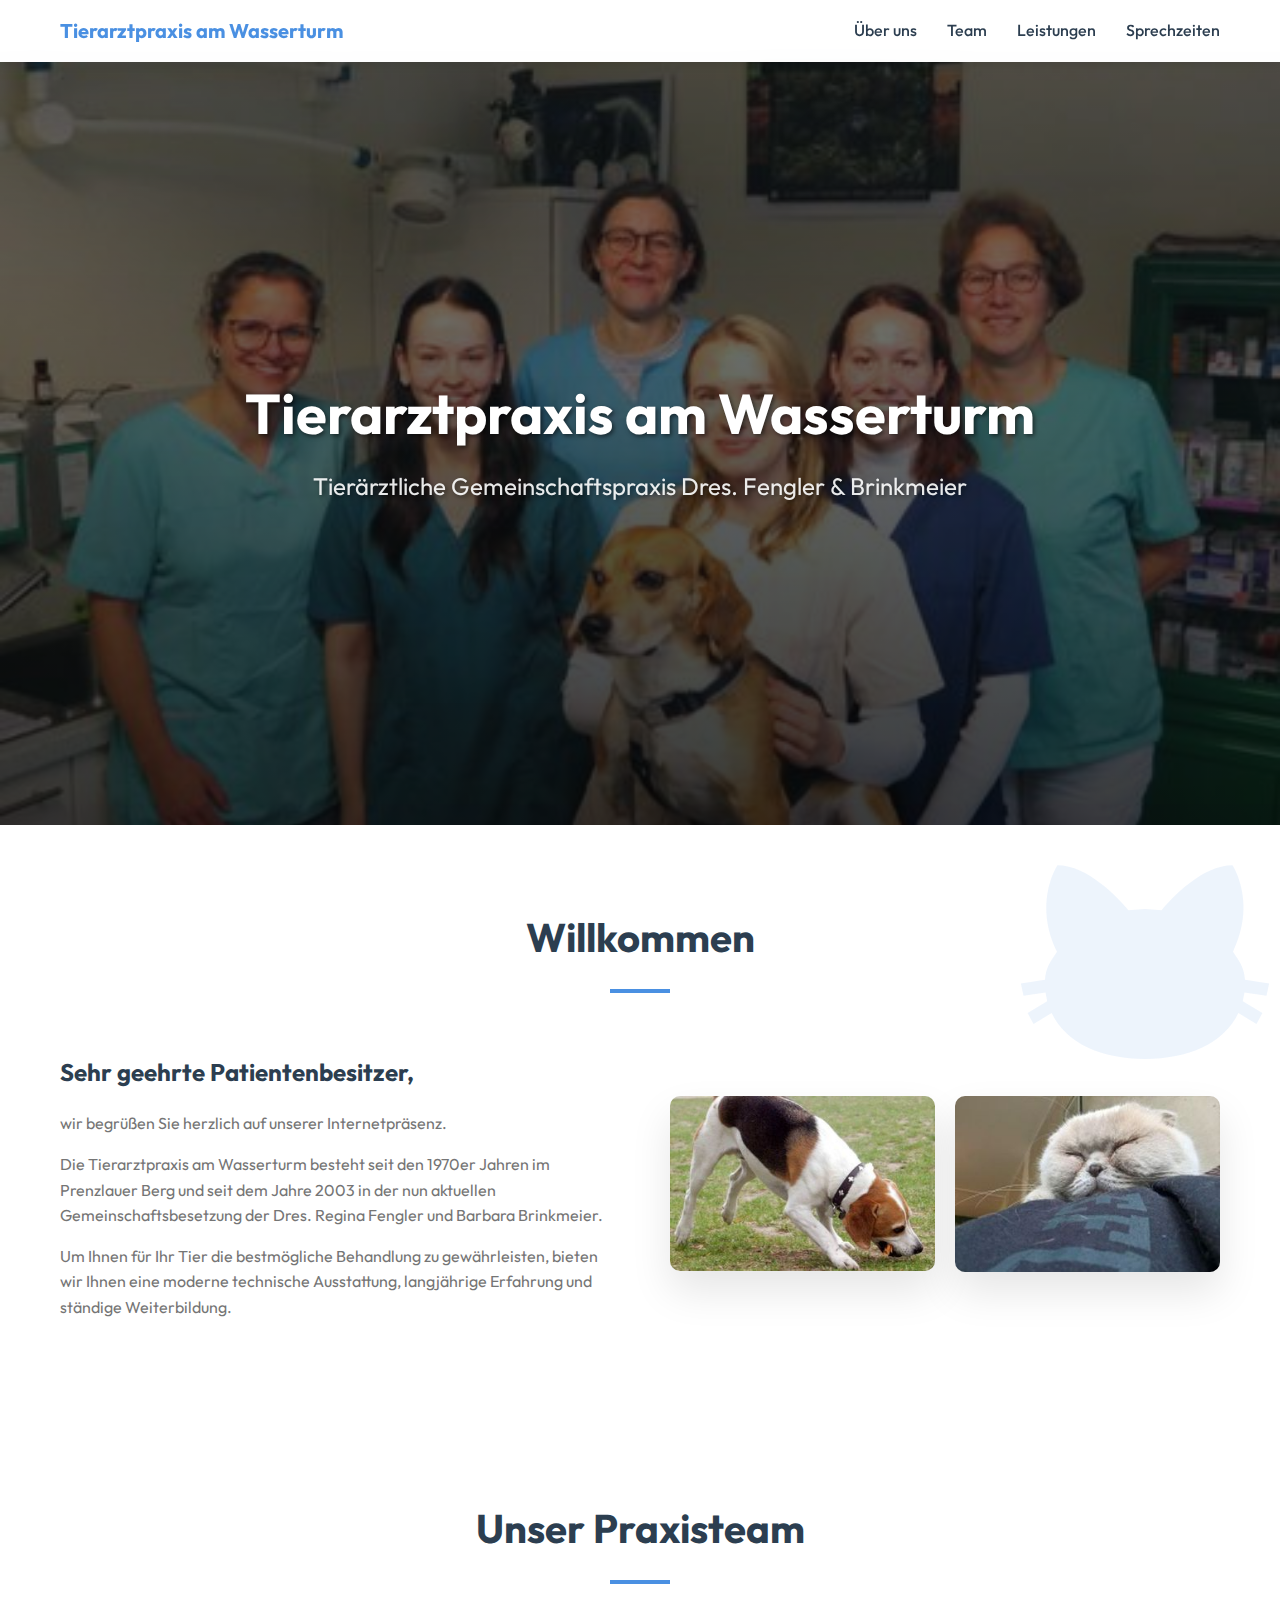
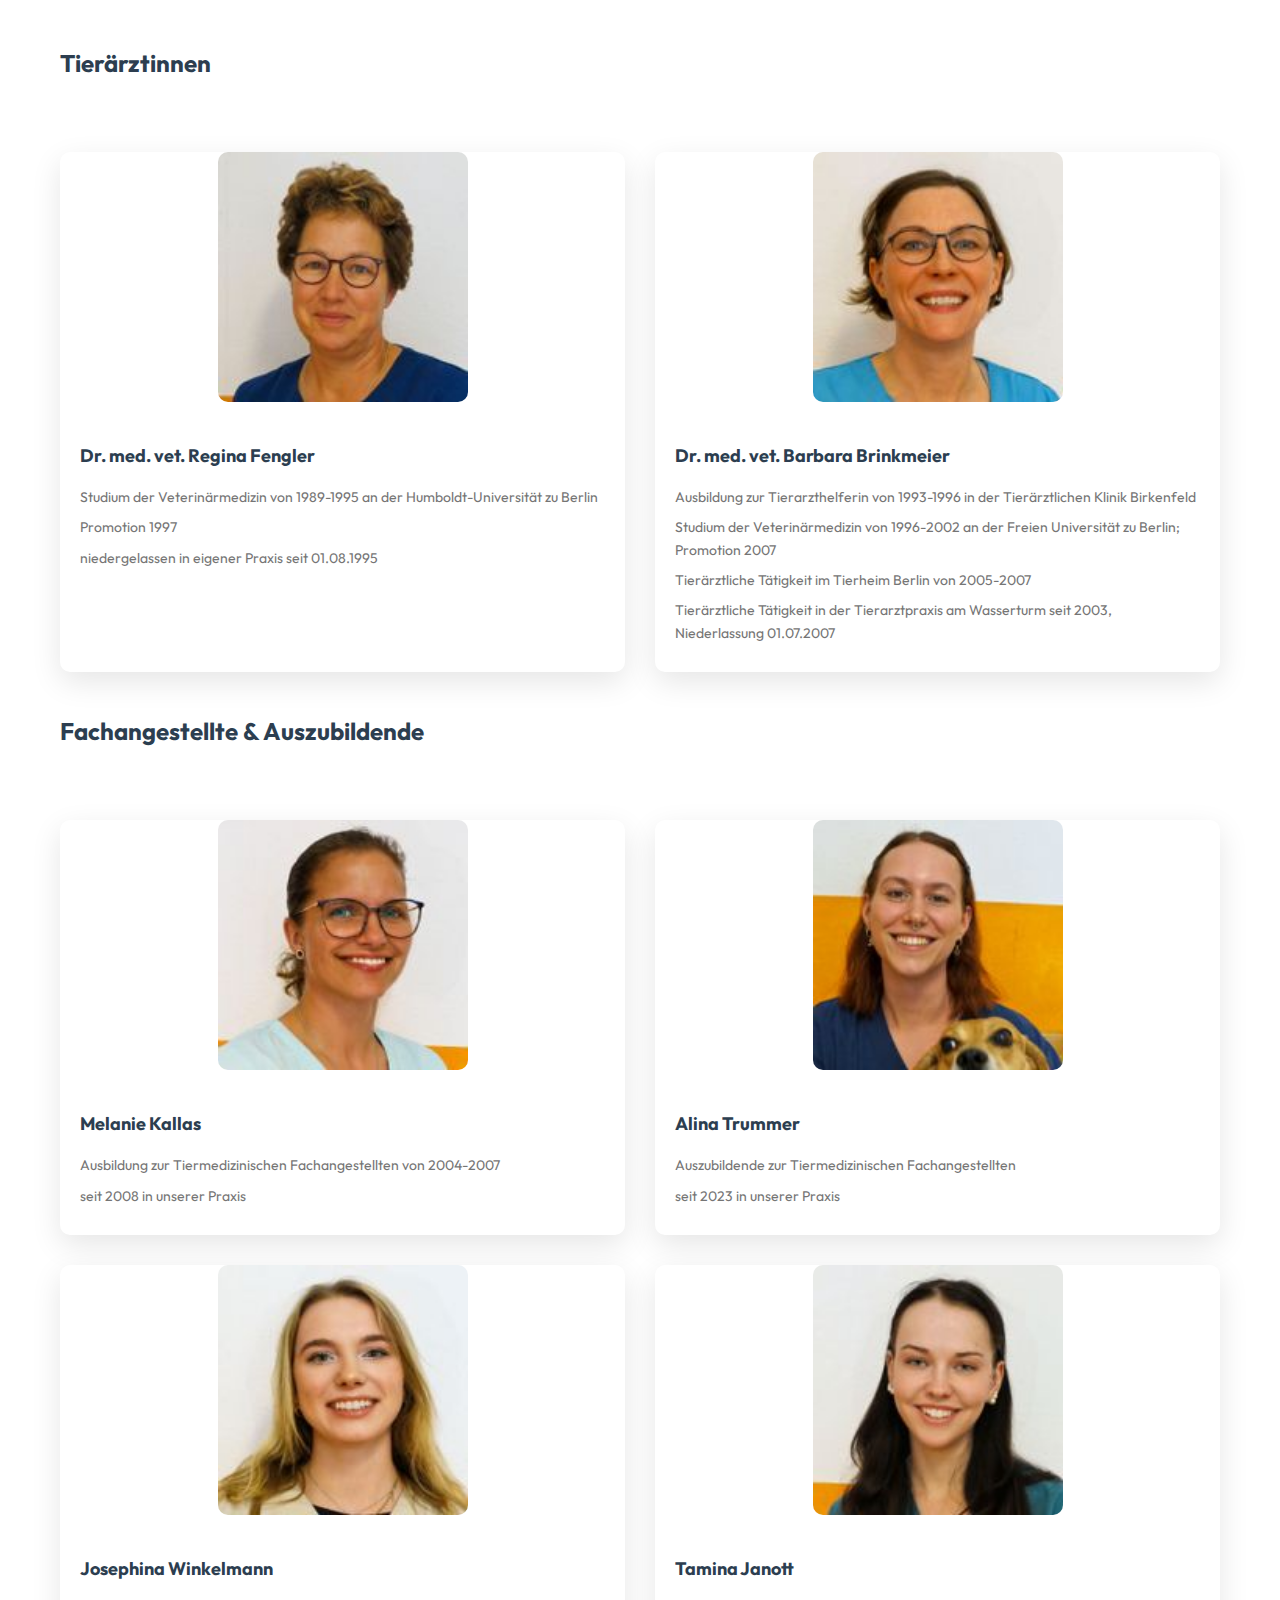
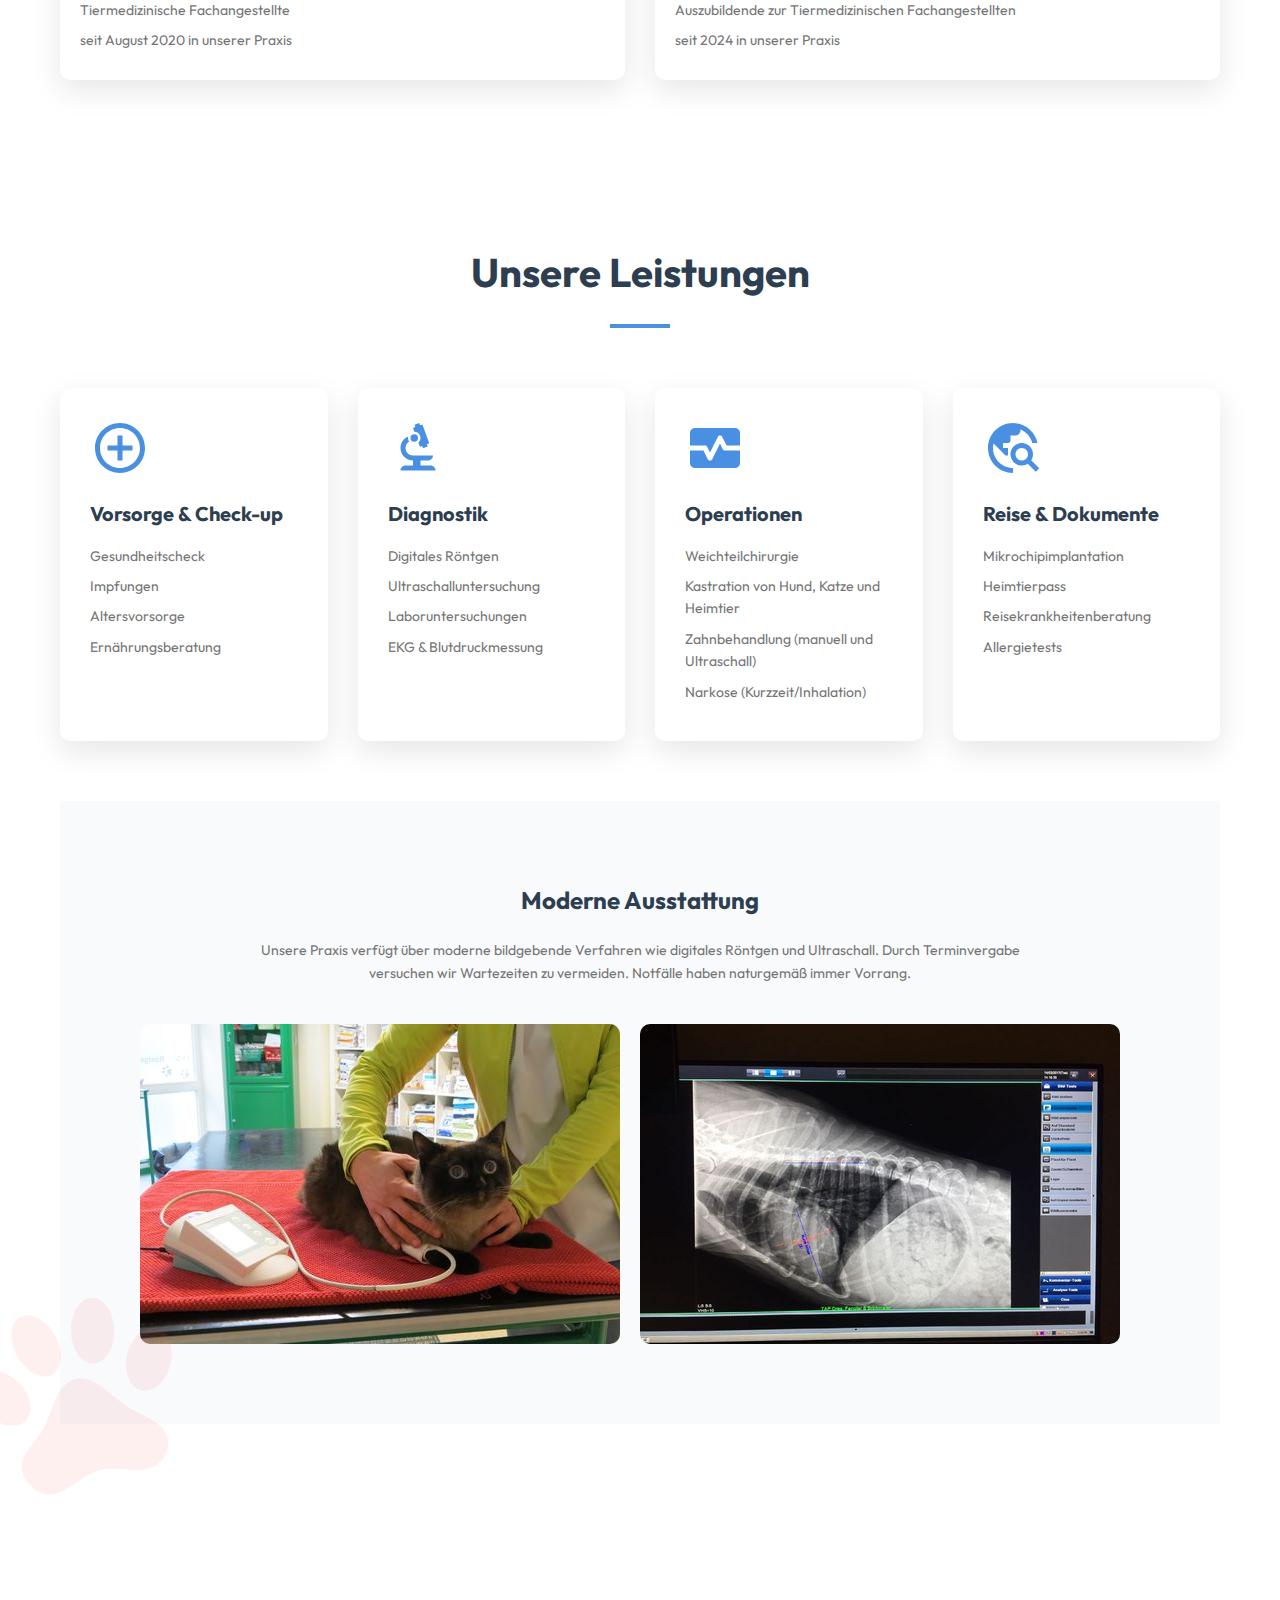
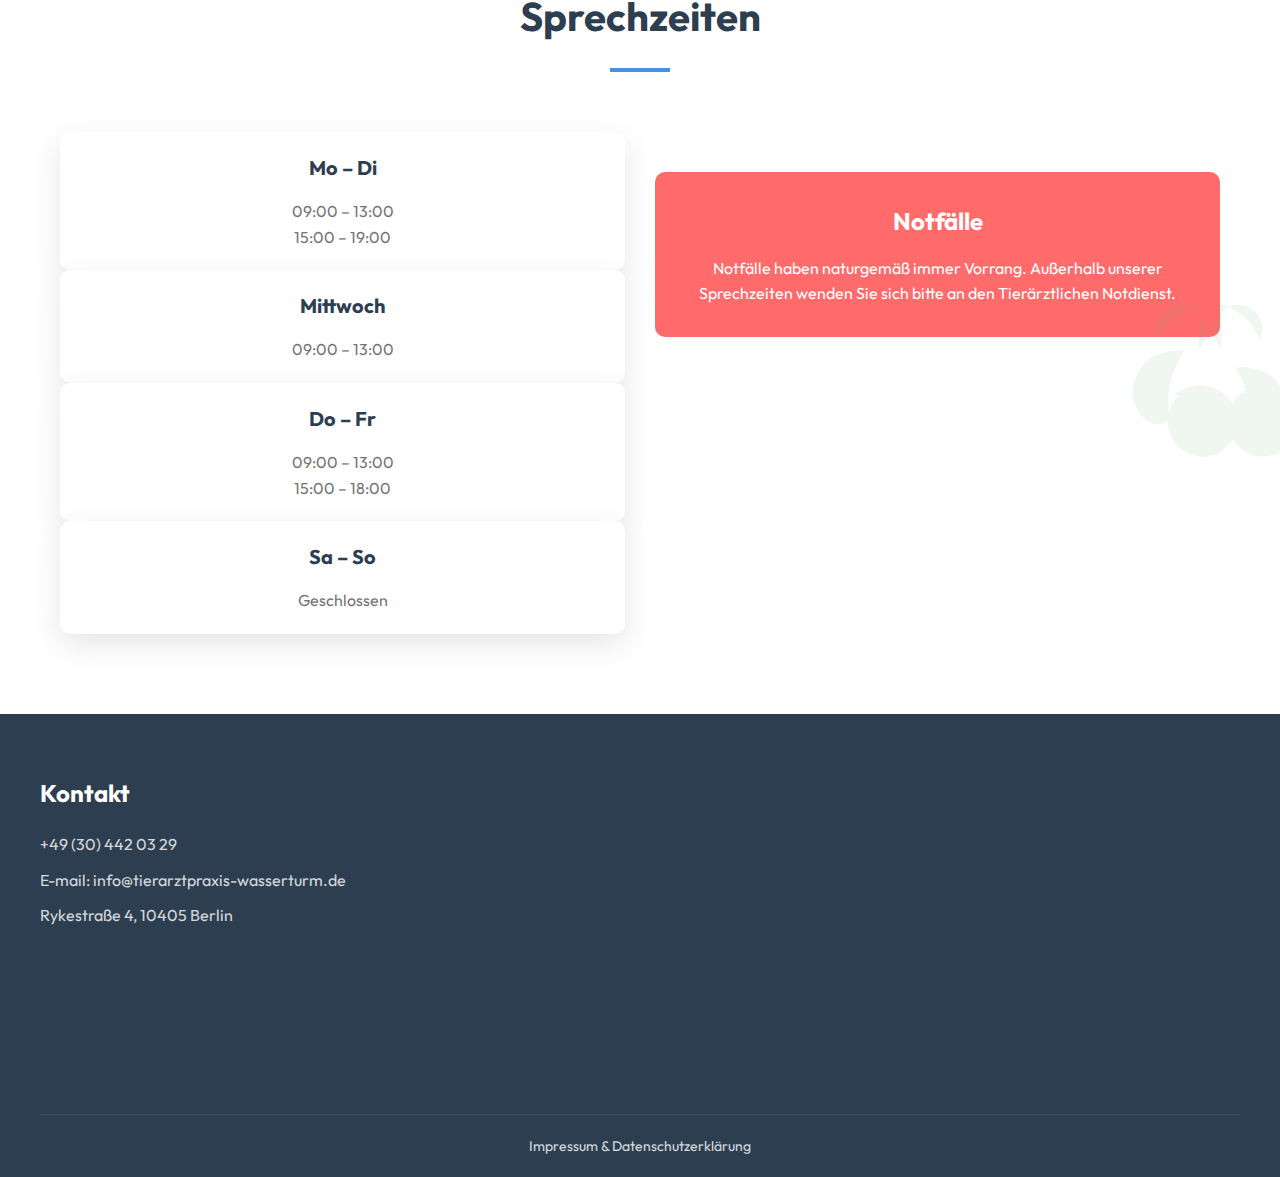
==== index.html @ c9dec033 "first commit" ====
<!DOCTYPE html>
<html lang="de">
<head>
    <meta charset="UTF-8">
    <meta name="viewport" content="width=device-width, initial-scale=1.0">
    <title>Tierarztpraxis am Wasserturm</title>
    <link rel="stylesheet" href="styles.css">
    <link href="https://fonts.googleapis.com/css2?family=Outfit:wght@300;400;500;600;700&display=swap" rel="stylesheet">
    
</head>
<body>
    <nav>
        <div class="nav-container">
            <a href="#" class="nav-logo">Tierarztpraxis am Wasserturm</a>
            <button class="hamburger" id="hamburger">☰</button>
            <ul class="nav-menu" id="nav-menu">
                <li><a href="#about">Über uns</a></li>
                <li><a href="#team">Team</a></li>
                <li><a href="#services">Leistungen</a></li>
                <li><a href="#hours">Sprechzeiten</a></li>
            </ul>
        </div>
    </nav>

    <header>
        <div class="header-content">
            <img src="./assets/team.jpg" alt="Happy pets at our practice" class="hero-image">
            <h1>Tierarztpraxis am Wasserturm</h1>
            <h2>Tierärztliche Gemeinschaftspraxis Dres. Fengler & Brinkmeier</h2>
        </div>
        <div class="circle-decorator"></div>
        <div class="shape-divider"></div>
    </header>

    <main>
        <section id="about" class="about-section">
            <div class="section-header">
                <h2>Willkommen</h2>
                <div class="accent-line"></div>
            </div>
            <div class="about-content">
                <div class="about-text">
                    <h3>Sehr geehrte Patientenbesitzer,</h3>
                    <p>wir begrüßen Sie herzlich auf unserer Internetpräsenz.</p>
                    <p>Die Tierarztpraxis am Wasserturm besteht seit den 1970er Jahren im Prenzlauer Berg und seit dem Jahre 2003 in der nun aktuellen Gemeinschaftsbesetzung der Dres. Regina Fengler und Barbara Brinkmeier.</p>
                    <p>Um Ihnen für Ihr Tier die bestmögliche Behandlung zu gewährleisten, bieten wir Ihnen eine moderne technische Ausstattung, langjährige Erfahrung und ständige Weiterbildung.</p>
                </div>
                <div class="about-image">
                    <img src="./assets/louie.jpg" alt="Praxiseinblick" class="floating-image">
                    <img src="./assets/chanel.jpg" alt="Praxiseinblick" class="floating-image">
                    <div class="image-decorator"></div>
                </div>
            </div>
        </section>

        <section id="team" class="team-section">
            <div class="section-header">
                <h2>Unser Praxisteam</h2>
                <!-- <div class="team-hero">
                    <img src="./assets/team.jpg" alt="Das gesamte Team der Tierarztpraxis am Wasserturm" />
                </div> -->
                <div class="accent-line"></div>
            </div>
            
            <div class="team-container">
                <h3 class="team-subheader">Tierärztinnen</h3>
                <div class="doctors">
                    <article class="team-member">
                        <div class="member-image-container">
                            <img src="./assets/regina.jpg" alt="Regina Fengler" class="team-photo">
                            <div class="member-overlay"></div>
                        </div>
                        <div class="member-info">
                            <h4>Dr. med. vet. Regina Fengler</h4>
                            <ul>
                                <li>Studium der Veterinärmedizin von 1989-1995 an der Humboldt-Universität zu Berlin</li>
                                <li>Promotion 1997</li>
                                <li>niedergelassen in eigener Praxis seit 01.08.1995</li>
                            </ul>
                        </div>
                    </article>
                    <article class="team-member">
                        <div class="member-image-container">
                            <img src="./assets/barbara.jpg" alt="Barbara Brinkmeier" class="team-photo">
                            <div class="member-overlay"></div>
                        </div>
                        <div class="member-info">
                            <h4>Dr. med. vet. Barbara Brinkmeier</h4>
                            <ul>
                                <li>Ausbildung zur Tierarzthelferin von 1993-1996 in der Tierärztlichen Klinik Birkenfeld</li>
                                <li>Studium der Veterinärmedizin von 1996-2002 an der Freien Universität zu Berlin; Promotion 2007</li>
                                <li>Tierärztliche Tätigkeit im Tierheim Berlin von 2005-2007</li>
                                <li>Tierärztliche Tätigkeit in der Tierarztpraxis am Wasserturm seit 2003, Niederlassung 01.07.2007</li>
                            </ul>
                        </div>
                    </article>
                </div>

                <h3 class="team-subheader">Fachangestellte & Auszubildende</h3>
                <div class="staff">
                    <article class="team-member">
                        <div class="member-image-container">
                            <img src="./assets/melanie.jpg" alt="Melanie Kallas" class="team-photo">
                            <div class="member-overlay"></div>
                        </div>
                        <div class="member-info">
                            <h4>Melanie Kallas</h4>
                            <ul>
                                <li>Ausbildung zur Tiermedizinischen Fachangestellten von 2004-2007</li>
                                <li>seit 2008 in unserer Praxis</li>
                            </ul>
                        </div>
                    </article>

                    <article class="team-member">
                        <div class="member-image-container">
                            <img src="./assets/alina.jpg" alt="Alina Trummer" class="team-photo">
                            <div class="member-overlay"></div>
                        </div>
                        <div class="member-info">
                            <h4>Alina Trummer</h4>
                            <ul>
                                <li>Auszubildende zur Tiermedizinischen Fachangestellten</li>
                                <li>seit 2023 in unserer Praxis</li>
                            </ul>
                        </div>
                    </article>

                    <article class="team-member">
                        <div class="member-image-container">
                            <img src="./assets/josephina.jpg" alt="Josephina Winkelmann" class="team-photo">
                            <div class="member-overlay"></div>
                        </div>
                        <div class="member-info">
                            <h4>Josephina Winkelmann</h4>
                            <ul>
                                <li>Tiermedizinische Fachangestellte</li>
                                <li>seit August 2020 in unserer Praxis</li>
                            </ul>
                        </div>
                    </article>

                    <article class="team-member">
                        <div class="member-image-container">
                            <img src="./assets/tamina.jpg" alt="Tamina Janott" class="team-photo">
                            <div class="member-overlay"></div>
                        </div>
                        <div class="member-info">
                            <h4>Tamina Janott</h4>
                            <ul>
                                <li>Auszubildende zur Tiermedizinischen Fachangestellten</li>
                                <li>seit 2024 in unserer Praxis</li>
                            </ul>
                        </div>
                    </article>
                </div>
            </div>
        </section>

        <section id="services" class="services-section">
            <div class="section-header">
                <h2>Unsere Leistungen</h2>
                <div class="accent-line"></div>
            </div>
            
            <div class="services-grid">
                <article class="service-card">
                    <div class="service-icon">
                        <svg viewBox="0 0 24 24" class="icon-health">
                            <path d="M12 2C6.48 2 2 6.48 2 12s4.48 10 10 10 10-4.48 10-10S17.52 2 12 2zm0 18c-4.41 0-8-3.59-8-8s3.59-8 8-8 8 3.59 8 8-3.59 8-8 8zm1-13h-2v4H7v2h4v4h2v-4h4v-2h-4z" fill="currentColor"/>
                        </svg>
                    </div>
                    <h3>Vorsorge & Check-up</h3>
                    <ul>
                        <li>Gesundheitscheck</li>
                        <li>Impfungen</li>
                        <li>Altersvorsorge</li>
                        <li>Ernährungsberatung</li>
                    </ul>
                </article>
        
                <article class="service-card">
                    <div class="service-icon">
                        <svg viewBox="0 0 24 24" class="icon-diagnostic">
                            <path d="M7,19c-1.1,0-2,0.9-2,2h14c0-1.1-0.9-2-2-2h-4v-2h3c1.1,0,2-0.9,2-2h-8c-1.66,0-3-1.34-3-3c0-1.09,0.59-2.04,1.46-2.56 C8.17,9.03,8,8.54,8,8c0-0.21,0.04-0.42,0.09-0.62C6.28,8.13,5,9.92,5,12c0,2.76,2.24,5,5,5v2H7z" fill="currentColor"/>
                            <path d="M10.56,5.51C11.91,5.54,13,6.64,13,8c0,0.75-0.33,1.41-0.85,1.87l0.59,1.62l0.94-0.34l0.34,0.94l1.88-0.68l-0.34-0.94 l0.94-0.34L13.76,2.6l-0.94,0.34L12.48,2L10.6,2.68l0.34,0.94L10,3.97L10.56,5.51z" fill="currentColor"/>
                            <circle cx="10.5" cy="8" r="1.5" fill="currentColor"/>
                        </svg>
                    </div>
                    
                    <h3>Diagnostik</h3>
                    <ul>
                        <li>Digitales Röntgen</li>
                        <li>Ultraschalluntersuchung</li>
                        <li>Laboruntersuchungen</li>
                        <li>EKG & Blutdruckmessung</li>
                    </ul>
                </article>
        
                <article class="service-card">
                    <div class="service-icon">
                        <svg viewBox="0 0 24 24" class="icon-custom">
                            <path d="M15.11,12.45L14,10.24l-3.11,6.21C10.73,16.79,10.38,17,10,17s-0.73-0.21-0.89-0.55L7.38,13H2v5c0,1.1,0.9,2,2,2h16 
                            c1.1,0,2-0.9,2-2v-5h-6C15.62,13,15.27,12.79,15.11,12.45z" fill="currentColor"/>
                            <path d="M20,4H4C2.9,4,2,4.9,2,6v5h6c0.38,0,0.73,0.21,0.89,0.55L10,13.76l3.11-6.21c0.34-0.68,1.45-0.68,1.79,0L16.62,11H22V6 
                            C22,4.9,21.1,4,20,4z" fill="currentColor"/>
                        </svg>
                        
                        
                    </div>
                    <h3>Operationen</h3>
                    <ul>
                        <li>Weichteilchirurgie</li>
                        <li>Kastration von Hund, Katze und Heimtier</li>
                        <li>Zahnbehandlung (manuell und Ultraschall)</li>
                        <li>Narkose (Kurzzeit/Inhalation)</li>
                    </ul>
                </article>
        
                <article class="service-card">
                    <div class="service-icon">
                        <svg viewBox="0 0 24 24" class="icon-travel">
                            <path d="M19.3,16.9c0.4-0.7,0.7-1.5,0.7-2.4c0-2.5-2-4.5-4.5-4.5S11,12,11,14.5s2,4.5,4.5,4.5c0.9,0,1.7-0.3,2.4-0.7l3.2,3.2 l1.4-1.4L19.3,16.9z M15.5,17c-1.4,0-2.5-1.1-2.5-2.5s1.1-2.5,2.5-2.5s2.5,1.1,2.5,2.5S16.9,17,15.5,17z" fill="currentColor"/>
                            <path d="M12,20v2 C6.48,22,2,17.52,2,12C2,6.48,6.48,2,12,2c4.84,0,8.87,3.44,9.8,8h-2.07c-0.64-2.46-2.4-4.47-4.73-5.41V5c0,1.1-0.9,2-2,2h-2v2 c0,0.55-0.45,1-1,1H8v2h2v3H9l-4.79-4.79C4.08,10.79,4,11.38,4,12C4,16.41,7.59,20,12,20z" fill="currentColor"/>
                        </svg>
                        
                    </div>
                    <h3>Reise & Dokumente</h3>
                    <ul>
                        <li>Mikrochipimplantation</li>
                        <li>Heimtierpass</li>
                        <li>Reisekrankheitenberatung</li>
                        <li>Allergietests</li>
                    </ul>
                </article>
            </div>
        
            <div class="services-highlight">
                <div class="highlight-content">
                    <h3 class="section-header">Moderne Ausstattung</h3>
                    <p>Unsere Praxis verfügt über moderne bildgebende Verfahren wie digitales Röntgen und Ultraschall. Durch Terminvergabe versuchen wir Wartezeiten zu vermeiden. Notfälle haben naturgemäß immer Vorrang.</p>
                </div>
                <div class="highlight-images">
                    <img src="./assets/blood-pressure.jpg" alt="Behandlungsraum" class="highlight-image">
                    <img src="./assets/xray.jpg" alt="Röntgengerät" class="highlight-image">
                    <div class="image-decorator"></div>
                </div>
            </div>
        </section>

        <section id="hours" class="hours-section">
            <div class="section-header">
                <h2>Sprechzeiten</h2>
                <div class="accent-line"></div>
            </div>
            
            <div class="hours-container">
                <div class="hours">
                    <div class="hours-item">
                        <h3>Mo – Di</h3>
                        <ul>
                            <li>09:00 – 13:00</li>
                            <li>15:00 – 19:00</li>
                        </ul>
                    </div>
    
                    <div class="hours-item">
                        <h3>Mittwoch</h3>
                        <ul>
                            <li>09:00 – 13:00</li>
                        </ul>
                    </div>
    
                    <div class="hours-item">
                        <h3>Do – Fr</h3>
                        <ul>
                            <li>09:00 – 13:00</li>
                            <li>15:00 – 18:00</li>
                        </ul>
                    </div>
    
                    <div class="hours-item">
                        <h3>Sa – So</h3>
                        <ul>
                            <li>Geschlossen</li>
                        </ul>
                </div>
            </div>
            <div class="emergency-info">
                <div class="info-card">
                    <h3>Notfälle</h3>
                    <p>Notfälle haben naturgemäß immer Vorrang. Außerhalb unserer Sprechzeiten wenden Sie sich bitte an den Tierärztlichen Notdienst.</p>
                </div>
            </div>
        </section>

        <footer>
            <div class="footer-content">
                <div class="contact">
                    <h3>Kontakt</h3>
                    <p class="phone-number"><a href="tel:+4930442032">+49 (30) 442 03 29</a></p>
                    <p>E-mail: info@tierarztpraxis-wasserturm.de</p>
                    <p>Rykestraße 4, 10405 Berlin</p>
                </div>
                
                <div class="map-container">
                    <iframe src="https://www.google.com/maps/embed?pb=!1m18!1m12!1m3!1d2426.9122487284226!2d13.417204677035201!3d52.53502183511669!2m3!1f0!2f0!3f0!3m2!1i1024!2i768!4f13.1!3m3!1m2!1s0x47a84e03eecc4ffd%3A0x3927dc6be43347f!2sRykestra%C3%9Fe%204%2C%2010405%20Berlin!5e0!3m2!1sen!2sde!4v1738682152008!5m2!1sen!2sde" allowfullscreen="" loading="lazy" referrerpolicy="no-referrer-when-downgrade"></iframe>
                </div>
            </div>
            
            <div class="footer-bottom">
                <p><a href="imprint-privacy.html">Impressum & Datenschutzerklärung</a></p>
            </div>
        </footer>
    </main>
    <button id="scrollTop" class="scroll-top" aria-label="Scroll to top">↑</button>
<script src="script.js"></script>
</body>
</html>
---- styles.css ----
/* Base Styles & CSS Reset */
* {
    margin: 0;
    padding: 0;
    box-sizing: border-box;
}

html {
    font-size: 10px;
    scroll-behavior: smooth;
}

body {
    font-family: 'Outfit', sans-serif;
    line-height: 1.6;
    color: #333;
    overflow-x: hidden;
}

section {
    position: relative;
}

/* Variables */
:root {
    --primary: #4A90E2;
    --secondary: #67B26F;
    --accent: #FF6B6B;
    --text-dark: #2C3E50;
    --text-light: #757575;
    --background: #F8FAFC;
    --white: #FFFFFF;
}

/* Navigation */
nav {
    position: fixed;
    width: 100%;
    top: 0;
    z-index: 1000;
    background: rgba(255, 255, 255, 0.95);
    backdrop-filter: blur(10px);
    box-shadow: 0 2px 10px rgba(0, 0, 0, 0.1);
}

.nav-container {
    max-width: 120rem;
    margin: 0 auto;
    padding: 1.5rem 2rem;
    display: flex;
    justify-content: space-between;
    align-items: center;
}

.nav-logo {
    font-size: 2rem;
    font-weight: 700;
    color: var(--primary);
    text-decoration: none;
    transition: color 0.3s ease;
}

.nav-menu {
    display: flex;
    gap: 3rem;
    list-style: none;
}

.nav-menu a {
    font-size: 1.6rem;
    text-decoration: none;
    color: var(--text-dark);
    font-weight: 500;
    transition: color 0.3s ease;
    position: relative;
    padding-bottom: 0.3rem;
}

.nav-menu a::after {
    content: '';
    position: absolute;
    width: 0;
    height: 0.2rem;
    bottom: 0;
    left: 0;
    background-color: var(--accent);
    transition: width 0.3s ease;
}

.nav-menu a:hover {
    color: var(--accent);  
}

.nav-menu a:hover::after {
    width: 100%;
}

/* Header/Hero Section */
header {
    height: 85vh;
    position: relative;
    overflow: hidden;
    margin-top: 6rem;
    background: var(--text-dark);
}

.header-content {
    position: relative;
    width: 100%;
    height: 100%;
    color: var(--white);
    z-index: 2;
    display: flex;
    flex-direction: column;
    justify-content: center;
    align-items: center;
    text-align: center;
}

.hero-image {
    position: absolute;
    top: 0;
    left: 0;
    width: 100%;
    height: 100%;
    object-fit: cover;
    opacity: 0.7;
    z-index: 1;
}

.header-content h1,
.header-content h2 {
    position: relative;
    z-index: 3;
    max-width: 120rem;
    margin: 0 auto;
    text-shadow: 2px 2px 4px rgba(0, 0, 0, 0.5);
    padding: 0 2rem;
}

.header-content::after {
    content: '';
    position: absolute;
    top: 0;
    left: 0;
    width: 100%;
    height: 100%;
    background: linear-gradient(to bottom, 
        rgba(0, 0, 0, 0.3) 0%,
        rgba(0, 0, 0, 0.5) 50%,
        rgba(0, 0, 0, 0.7) 100%
    );
    z-index: 2;
}

.header-content h1 {
    font-size: 5.6rem;
    font-weight: 700;
    margin-bottom: 2rem;
    line-height: 1.2;
}

.header-content h2 {
    font-size: 2.4rem;
    font-weight: 400;
    opacity: 0.9;
}

/* .circle-decorator {
    position: absolute;
    width: 50rem;
    height: 50rem;
    background: rgba(255, 255, 255, 0.1);
    border-radius: 50%;
    top: -20rem;
    right: -10rem;
    z-index: 1;
} */

/* .shape-divider {
    position: absolute;
    bottom: 0;
    width: 100%;
    height: 15rem;
    background: var(--white);
    clip-path: polygon(0 100%, 100% 100%, 100% 0);
} */

/* Section Styles */
section {
    padding: 8rem 2rem;
    max-width: 120rem;
    margin: 0 auto;
}

.section-header {
    text-align: center;
    margin-bottom: 6rem;
}

.section-header h2 {
    font-size: 4rem;
    color: var(--text-dark);
    margin-bottom: 2rem;
}

.accent-line {
    width: 6rem;
    height: 0.4rem;
    background: var(--primary);
    margin: 0 auto;
}

/* About Section */
.about-content {
    display: grid;
    grid-template-columns: 1fr 1fr;
    gap: 6rem;
    align-items: center;
}

.about-text h3 {
    font-size: 2.4rem;
    color: var(--text-dark);
    margin-bottom: 2rem;
}

.about-text p {
    font-size: 1.6rem;
    color: var(--text-light);
    margin-bottom: 1.5rem;
}

.about-image {
    position: relative;
    display: grid;
    grid-template-columns: repeat(2, 1fr);
    gap: 2rem;
}

.floating-image {
    width: 100%;
    border-radius: 1rem;
    box-shadow: 0 20px 40px rgba(0, 0, 0, 0.1);
    transition: transform 0.3s ease;
}

.floating-image:hover {
    transform: translateY(-1rem);
}

/* Team Section */
.team-hero {
    margin-bottom: 4rem;
}

.team-container {
    display: grid;
    gap: 4rem;
}

.team-subheader {
    font-size: 2.4rem;
    color: var(--text-dark);
    margin-bottom: 3rem;
}

.doctors {
    display: grid;
    grid-template-columns: repeat(auto-fit, minmax(30rem, 1fr));
    gap: 3rem;
}

.staff {
    display: grid;
    grid-template-columns: repeat(2, 1fr);
    gap: 3rem;
}

.team-member {
    background: var(--white);
    border-radius: 1rem;
    overflow: hidden;
    box-shadow: 0 10px 30px rgba(0, 0, 0, 0.1);
    transition: transform 0.3s ease;
}

.team-member:hover {
    transform: translateY(-0.5rem);
}

.member-image-container {
    width: 25rem;
    height: 25rem;
    margin: 0 auto 2rem;
    overflow: hidden;
    border-radius: 1rem;
}

.team-photo {
    width: 100%;
    height: 100%;
    object-fit: cover;
    transition: transform 0.3s ease;
}

.team-photo:hover {
    transform: scale(1.05);
}

.member-info {
    padding: 2rem;
}

.member-info h4 {
    font-size: 1.8rem;
    color: var(--text-dark);
    margin-bottom: 1.5rem;
}

.member-info ul {
    list-style: none;
    font-size: 1.4rem;
    color: var(--text-light);
}

.member-info li {
    margin-bottom: 0.8rem;
}


/* Services Section */
.services-grid {
    display: grid;
    grid-template-columns: repeat(auto-fit, minmax(25rem, 1fr));
    gap: 3rem;
    margin-bottom: 6rem;
}

.service-card {
    background: var(--white);
    padding: 3rem;
    border-radius: 1rem;
    box-shadow: 0 10px 30px rgba(0, 0, 0, 0.1);
    transition: transform 0.3s ease;
}

.service-card:hover {
    transform: translateY(-0.5rem);
}

.service-icon {
    width: 6rem;
    height: 6rem;
    margin-bottom: 2rem;
    color: var(--primary);
    transition: color 0.3s ease;
}

.service-card:hover .service-icon {
    color: var(--accent);
}

.service-card h3 {
    font-size: 2rem;
    color: var(--text-dark);
    margin-bottom: 1.5rem;
}

.service-card ul {
    list-style: none;
    font-size: 1.4rem;
    color: var(--text-light);
}

.service-card li {
    margin-bottom: 0.8rem;
}

/*Services Highlight section*/
.services-highlight {
    background: var(--background);
    padding: 8rem 2rem;
    display: flex;
    flex-direction: column;
    align-items: center;
    justify-content: center;
    color: var(--text-light);
    
}

.services-highlight h3 {
    font-size: 2.4rem;
    color: var(--text-dark);
    margin-bottom: 2rem;
}

.services-highlight p {
    max-width: 80rem;
    margin-bottom: 4rem;
    font-size: 1.4rem;
    text-align: center;
}

.highlight-images{
    display: flex;
    justify-content: center;
    align-items: center;
    gap: 2rem;
}

.highlight-image {
    border-radius: 1rem;
}

/* Hours Section */
.hours-container {
    display: grid;
    grid-template-columns: repeat(auto-fit, minmax(20rem, 1fr));
    gap: 3rem;
}

.hours-item {
    text-align: center;
    padding: 2rem;
    background: var(--white);
    border-radius: 1rem;
    box-shadow: 0 10px 30px rgba(0, 0, 0, 0.1);
}

.hours-item h3 {
    font-size: 2rem;
    color: var(--text-dark);
    margin-bottom: 1.5rem;
}

.hours-item ul {
    list-style: none;
    font-size: 1.6rem;
    color: var(--text-light);
}

.emergency-info {
    margin-top: 4rem;
    text-align: center;
}

.info-card {
    background: var(--accent);
    color: var(--white);
    padding: 3rem;
    border-radius: 1rem;
    max-width: 60rem;
    margin: 0 auto;
}

.info-card h3 {
    font-size: 2.4rem;
    margin-bottom: 1.5rem;
}

.info-card p {
    font-size: 1.6rem;
}

/* Footer */
footer {
    background: var(--text-dark);
    color: var(--white);
    padding: 6rem 2rem 2rem;
}

.footer-content {
    max-width: 120rem;
    margin: 0 auto;
    display: grid;
    grid-template-columns: 1fr 1fr;
    gap: 4rem;
}

.contact h3 {
    font-size: 2.4rem;
    margin-bottom: 2rem;
}

.contact p {
    font-size: 1.6rem;
    margin-bottom: 1rem;
    opacity: 0.8;
}

.map-container {
    width: 100%;
    height: 30rem;
}

.map-container iframe {
    width: 100%;
    height: 100%;
    border: none;
    border-radius: 1rem;
}

.footer-bottom {
    max-width: 120rem;
    margin: 4rem auto 0;
    padding-top: 2rem;
    border-top: 1px solid rgba(255, 255, 255, 0.1);
    text-align: center;
}

.footer-bottom a {
    color: var(--white);
    text-decoration: none;
    font-size: 1.4rem;
    opacity: 0.8;
}

/* Contact phone number styling */
.contact .phone-number {
    position: relative;
    transition: transform 0.3s ease;
}

.contact .phone-number a {
    color: var(--white);
    text-decoration: none;
    transition: opacity 0.3s ease;
}


/* Hamburger menu */
.hamburger {
    display: none;
    background: none;
    border: none;
    color: var(--text-dark);
    font-size: 2.4rem;
    cursor: pointer;
}

/* Scroll to top button */
.scroll-top {
    position: fixed;
    bottom: 2rem;
    right: 2rem;
    background: var(--primary);
    color: white;
    width: 4rem;
    height: 4rem;
    border-radius: 50%;
    border: none;
    cursor: pointer;
    opacity: 0;
    transition: opacity 0.3s;
    box-shadow: 0 2px 10px rgba(0,0,0,0.2);
}

.scroll-top.visible {
    opacity: 1;
}

.scroll-top:hover {
    background: var(--accent);
}

/* Decorative Animal Silhouettes */
.about-section::before {
    content: '';
    position: absolute;
    width: 15rem;
    height: 15rem;
    background-image: url("data:image/svg+xml,%3Csvg xmlns='http://www.w3.org/2000/svg' viewBox='0 0 24 24'%3E%3Cpath d='M12,8L10.67,8.09C9.81,7.07 7.4,4.5 5,4.5C5,4.5 3.03,7.46 4.96,11.41C4.41,12.24 4.07,12.67 4,13.66L2.07,13.95L2.28,14.93L4.04,14.67L4.18,15.38L2.61,16.32L3.08,17.21L4.53,16.32C5.68,18.76 8.59,20 12,20C15.41,20 18.32,18.76 19.47,16.32L20.92,17.21L21.39,16.32L19.82,15.38L19.96,14.67L21.72,14.93L21.93,13.95L20,13.66C19.93,12.67 19.59,12.24 19.04,11.41C20.97,7.46 19,4.5 19,4.5C16.6,4.5 14.19,7.07 13.33,8.09L12,8Z' fill='%234A90E240'/%3E%3C/svg%3E");
    top: 10%;
    right: 2rem;
    opacity: 0.4;
    pointer-events: none;
    z-index: 1;
    transform: scale(2);
}

.services-section::before {
    content: '';
    position: absolute;
    width: 12rem;
    height: 12rem;
    background-image: url("data:image/svg+xml,%3Csvg xmlns='http://www.w3.org/2000/svg' viewBox='0 0 24 24'%3E%3Cpath d='M8.35,3C9.53,2.83 10.78,4.12 11.14,5.9C11.5,7.67 10.85,9.25 9.67,9.43C8.5,9.61 7.24,8.32 6.87,6.54C6.5,4.77 7.17,3.19 8.35,3M15.5,3C16.69,3.19 17.35,4.77 17,6.54C16.62,8.32 15.37,9.61 14.19,9.43C13,9.25 12.35,7.67 12.72,5.9C13.08,4.12 14.33,2.83 15.5,3M3,7.6C4.14,7.11 5.69,8 6.5,9.55C7.26,11.13 7,12.79 5.87,13.28C4.74,13.77 3.2,12.89 2.41,11.32C1.62,9.75 1.9,8.08 3,7.6M21,7.6C22.1,8.08 22.38,9.75 21.59,11.32C20.8,12.89 19.26,13.77 18.13,13.28C17,12.79 16.74,11.13 17.5,9.55C18.31,8 19.86,7.11 21,7.6M19.33,18.38C19.37,19.32 18.65,20.36 17.79,20.75C16,21.57 13.88,19.87 11.89,19.87C9.9,19.87 7.76,21.64 6,20.75C5,20.26 4.31,18.96 4.44,17.88C4.62,16.39 6.41,15.59 7.47,14.5C8.88,13.09 9.88,10.44 11.89,10.44C13.89,10.44 14.95,13.05 16.3,14.5C17.41,15.72 19.26,16.75 19.33,18.38Z' fill='%23FF6B6B40'/%3E%3C/svg%3E");
    bottom: 5rem;
    left: -2rem;
    opacity: 0.4;
    pointer-events: none;
    transform: rotate(-15deg) scale(2);
}

/* Sleeping dog silhouette */
.hours-section::after {
    content: '';
    position: absolute;
    width: 10rem;
    height: 10rem;
    background-image: url("data:image/svg+xml,%3Csvg xmlns='http://www.w3.org/2000/svg' viewBox='0 0 24 24'%3E%3Cpath d='M16,13C15.71,13 15.38,13 15.03,13.05C16.19,14.89 17,17 17,19.35C17,20.03 16.92,20.69 16.77,21.32C17.19,21.56 17.67,21.71 18.16,21.78C18.66,21.85 19.14,21.73 19.54,21.45C20.18,20.97 20.68,20.31 20.97,19.55C21.26,18.79 21.33,17.94 21.16,17.13C20.3,13.19 16.88,13 16,13M23,19.35C23,18.53 22.75,17.73 22.25,17.05C21.75,16.37 21,15.82 20.25,15.5C19.5,15.18 18.61,15.09 17.77,15.23C16.93,15.37 16.15,15.74 15.54,16.31C14.93,16.88 14.5,17.61 14.31,18.43C14.12,19.25 14.16,20.1 14.43,20.9C14.7,21.7 15.23,22.41 15.93,22.92C16.63,23.43 17.45,23.71 18.29,23.71C19.42,23.71 20.5,23.26 21.29,22.46C22.08,21.66 22.5,20.55 22.5,19.39M7,17C7,14.79 7.79,12.71 8.94,11.05C8.59,11 8.28,11 8,11C7.12,11 3.71,11.2 2.83,15.13C2.66,15.94 2.73,16.79 3.03,17.55C3.32,18.31 3.82,18.97 4.45,19.45C4.85,19.73 5.33,19.85 5.84,19.78C6.33,19.71 6.81,19.56 7.23,19.32C7.08,18.69 7,18.03 7,17M8.31,16.31C7.7,16.88 7.27,17.61 7.08,18.43C6.89,19.25 6.93,20.1 7.2,20.9C7.47,21.7 8,22.41 8.7,22.92C9.4,23.43 10.22,23.71 11.06,23.71C12.19,23.71 13.27,23.26 14.06,22.46C14.85,21.66 15.27,20.55 15.27,19.39V19.35C15.27,18.53 15.02,17.73 14.52,17.05C14.02,16.37 13.27,15.82 12.5,15.5C11.75,15.18 10.88,15.09 10.04,15.23C9.2,15.37 8.42,15.74 7.81,16.31M10.68,10.72C11.05,10.34 11.31,9.85 11.43,9.31C11.54,8.77 11.51,8.21 11.36,7.68C11.2,7.15 10.91,6.67 10.53,6.3C10.14,5.92 9.67,5.67 9.15,5.56C8.63,5.46 8.09,5.5 7.59,5.69C7.08,5.88 6.65,6.21 6.32,6.63C6,7.05 5.8,7.54 5.74,8.07C5.69,8.6 5.77,9.13 6,9.61C6.87,7.5 8.7,6 10.68,5.44C10.68,5.63 10.68,5.81 10.68,6V10.72M16.41,5.69C15.91,5.5 15.36,5.46 14.84,5.56C14.32,5.67 13.85,5.92 13.47,6.3C13.08,6.67 12.8,7.15 12.64,7.68C12.49,8.21 12.46,8.77 12.57,9.31C12.69,9.85 12.95,10.34 13.32,10.72V6C13.32,5.81 13.32,5.63 13.32,5.44C15.3,6 17.13,7.5 18,9.61C18.23,9.13 18.31,8.6 18.26,8.07C18.2,7.54 18,7.05 17.68,6.63C17.35,6.21 16.92,5.88 16.41,5.69Z' fill='%2367B26F40'/%3E%3C/svg%3E");
    top: 50%;
    right: -2rem;
    opacity: 0.4;
    pointer-events: none;
    transform: scale(2);
}

/* Media Queries */

@media (max-width: 1200px) {
    .services-grid {
        grid-template-columns: repeat(2, 1fr);
    }

    .hamburger {
        display: block;
    }

    .nav-menu {
        display: none;
        position: absolute;
        top: 100%;
        left: 0;
        right: 0;
        background: var(--primary);
        padding: 2rem;
        flex-direction: column;
        align-items: center;
    }
    .nav-menu.active {
        display: flex;
    }

    .nav-menu a::after {
        display: none;
    }
}
@media (max-width: 768px) {
    html {
        font-size: 9px;
    }

    .team-subheader {
        text-align: center;
    }

    .staff {
        grid-template-columns: 1fr;
    }

    .team-member {
        display: flex;
        flex-direction: column;
        align-items: center;
        text-align: center;
        justify-content: center;
    }

    .services-grid {
        grid-template-columns: 1fr;
    }

    .service-card {
        display: flex;
        flex-direction: column;
        align-items: center;
        text-align: center;
        justify-content: center;
    }

    .about-content {
        grid-template-columns: 1fr;
    }

    .highlight-images {
        flex-direction: column;
    }

    .footer-content {
        grid-template-columns: 1fr;
    }

    .contact .phone-number {
        background: var(--accent);
        padding: 1.2rem 2rem;
        border-radius: 0.5rem;
        display: inline-block;
        margin-bottom: 2rem;
        opacity: 1;
    }

    .contact .phone-number:hover {
        transform: translateY(-0.2rem);
    }

    .contact .phone-number::before {
        content: '📞';
        margin-right: 0.8rem;
    }

    .contact .phone-number a {
        font-weight: 500;
    }
}

@media (max-width: 480px) {
    html {
        font-size: .8rem;
    }

    .header-content h1 {
        font-size: 4.8rem;
    }
}

/* Animations */
@keyframes float {
    0% {
        transform: translateY(0);
    }
    50% {
        transform: translateY(-1rem);
    }
    100% {
        transform: translateY(0);
    }
}
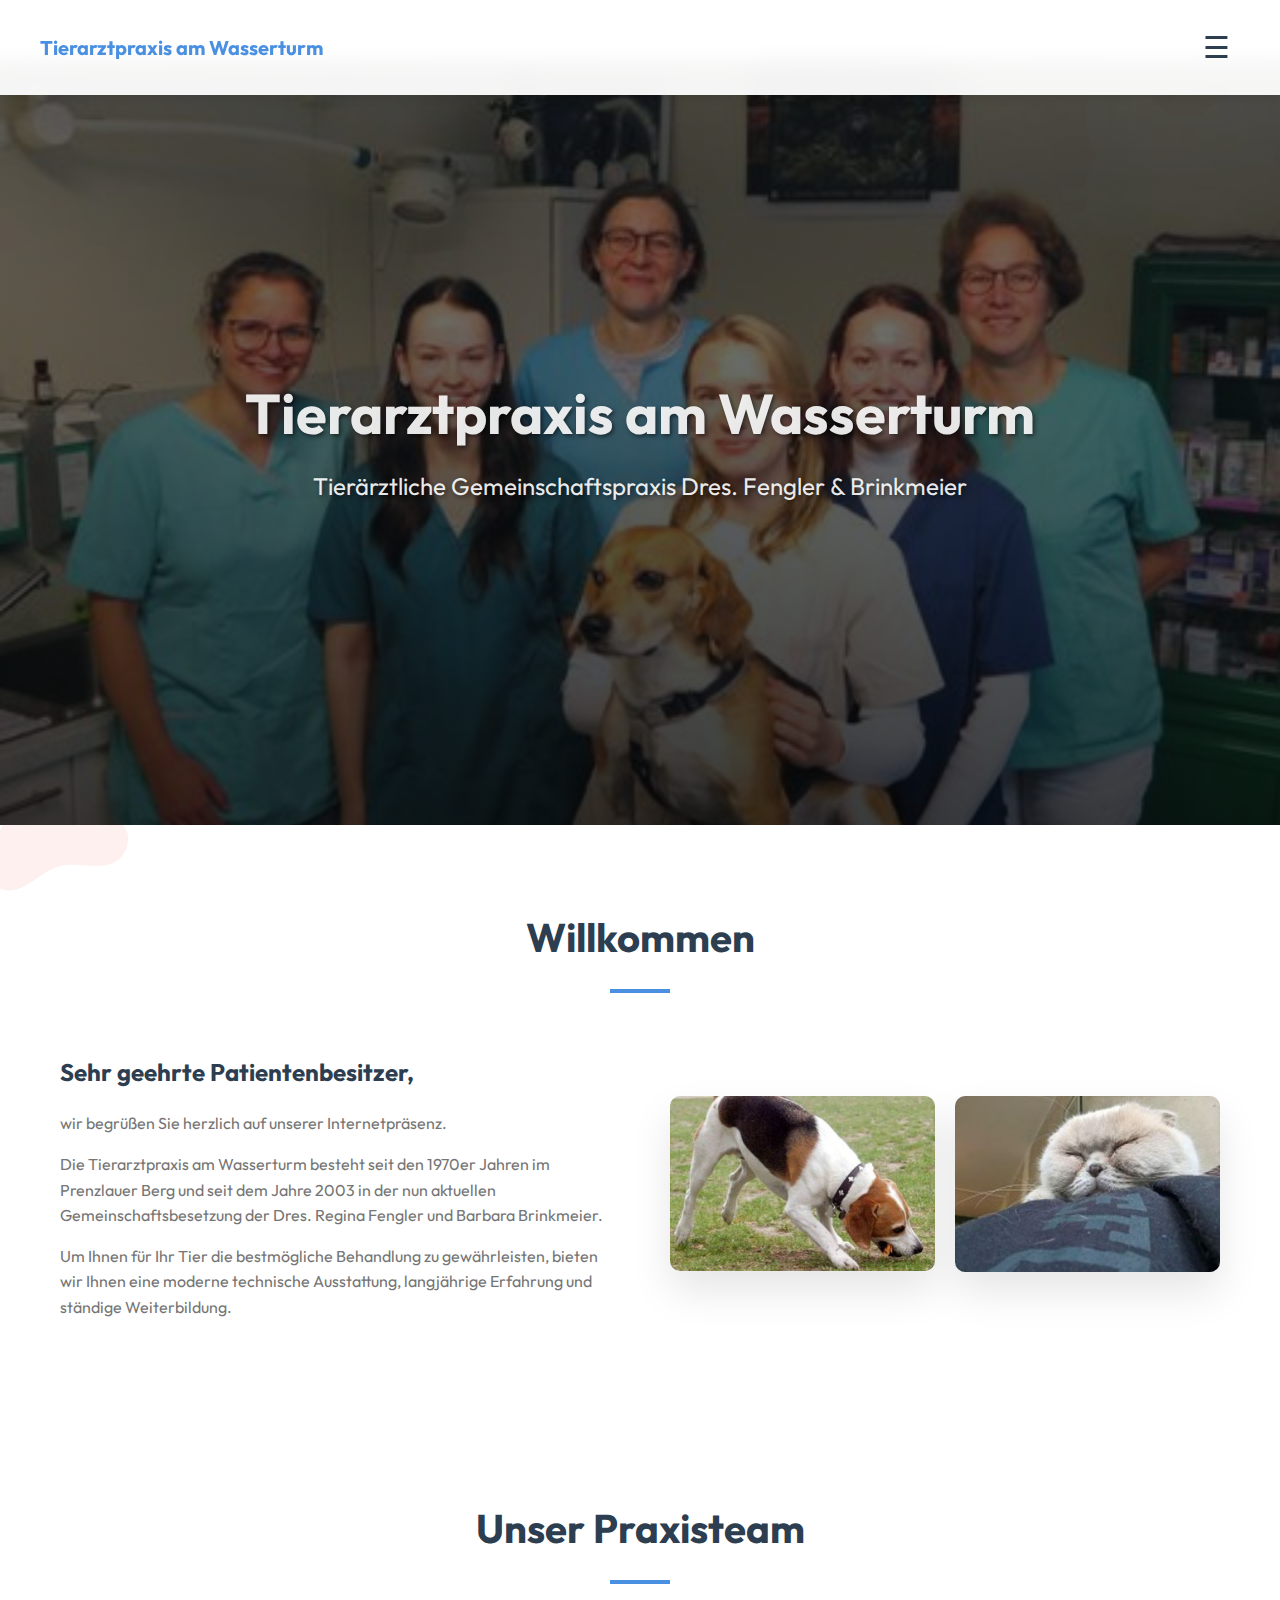
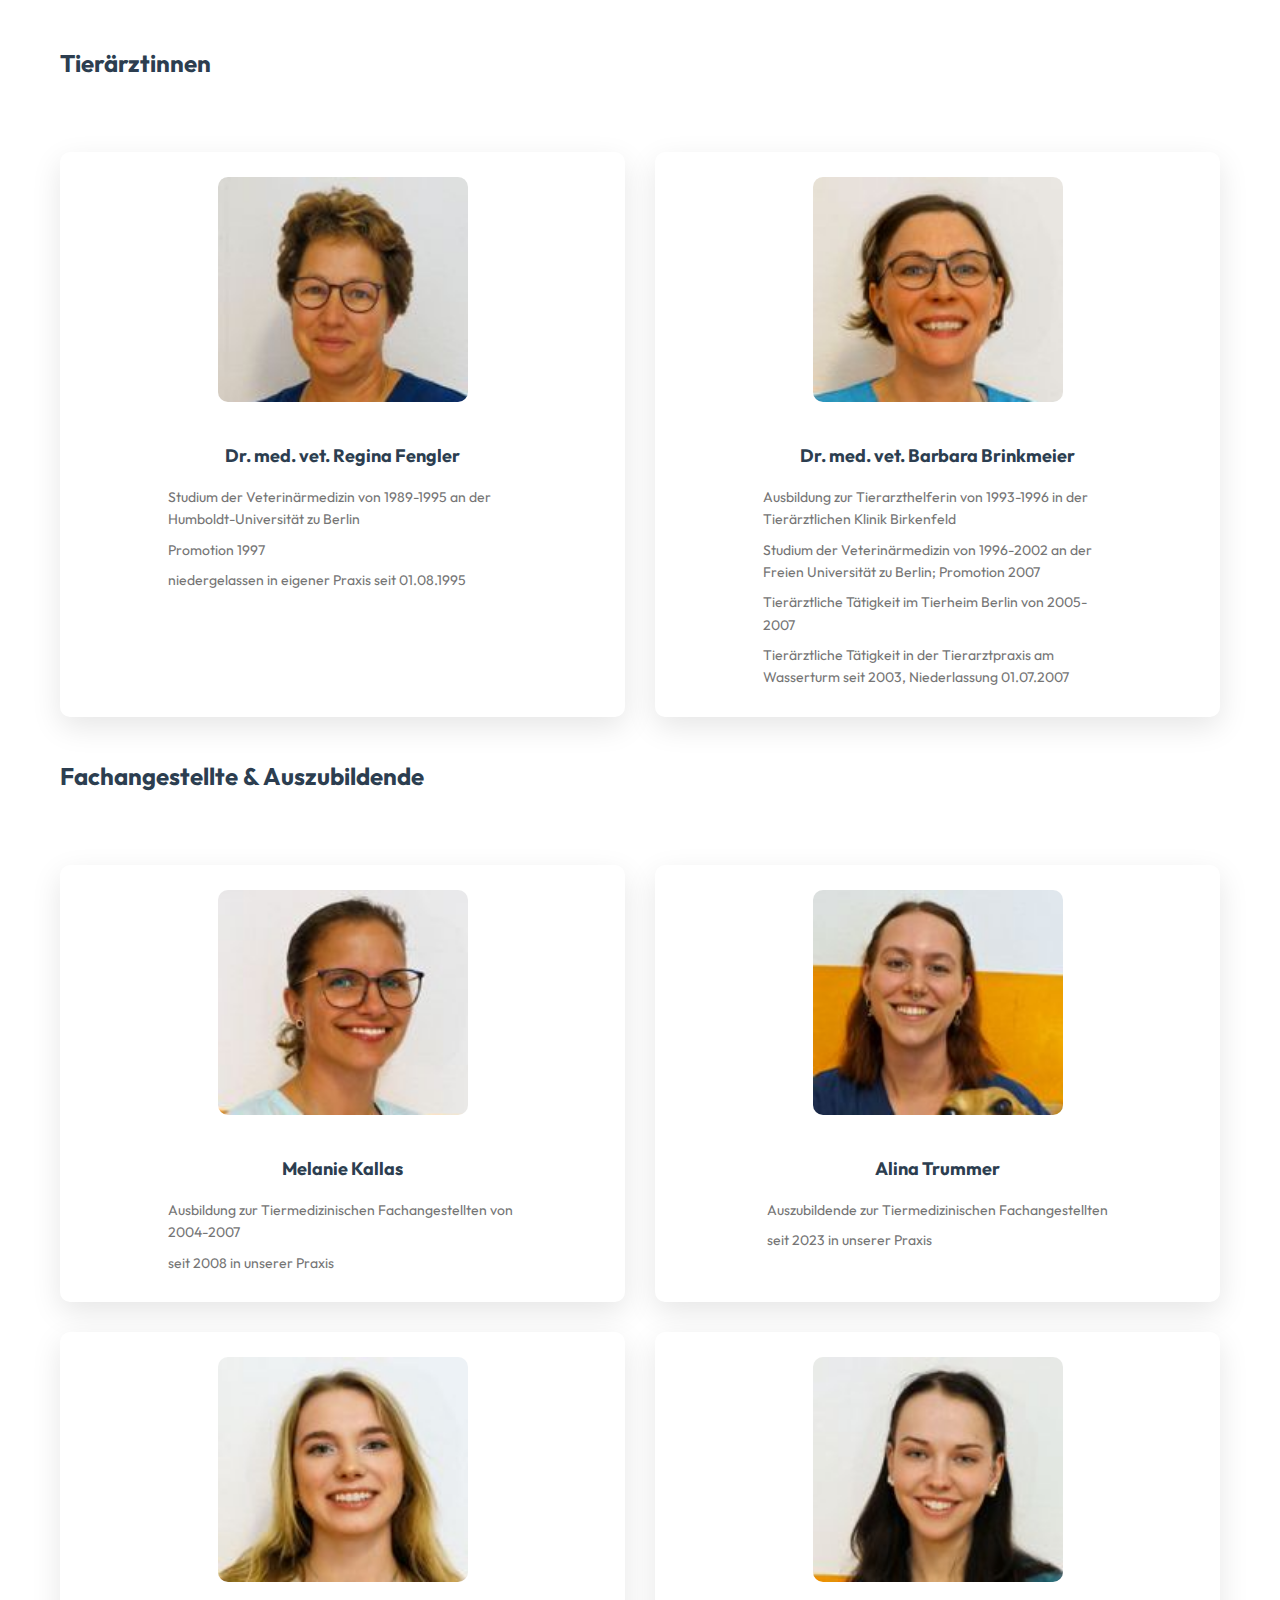
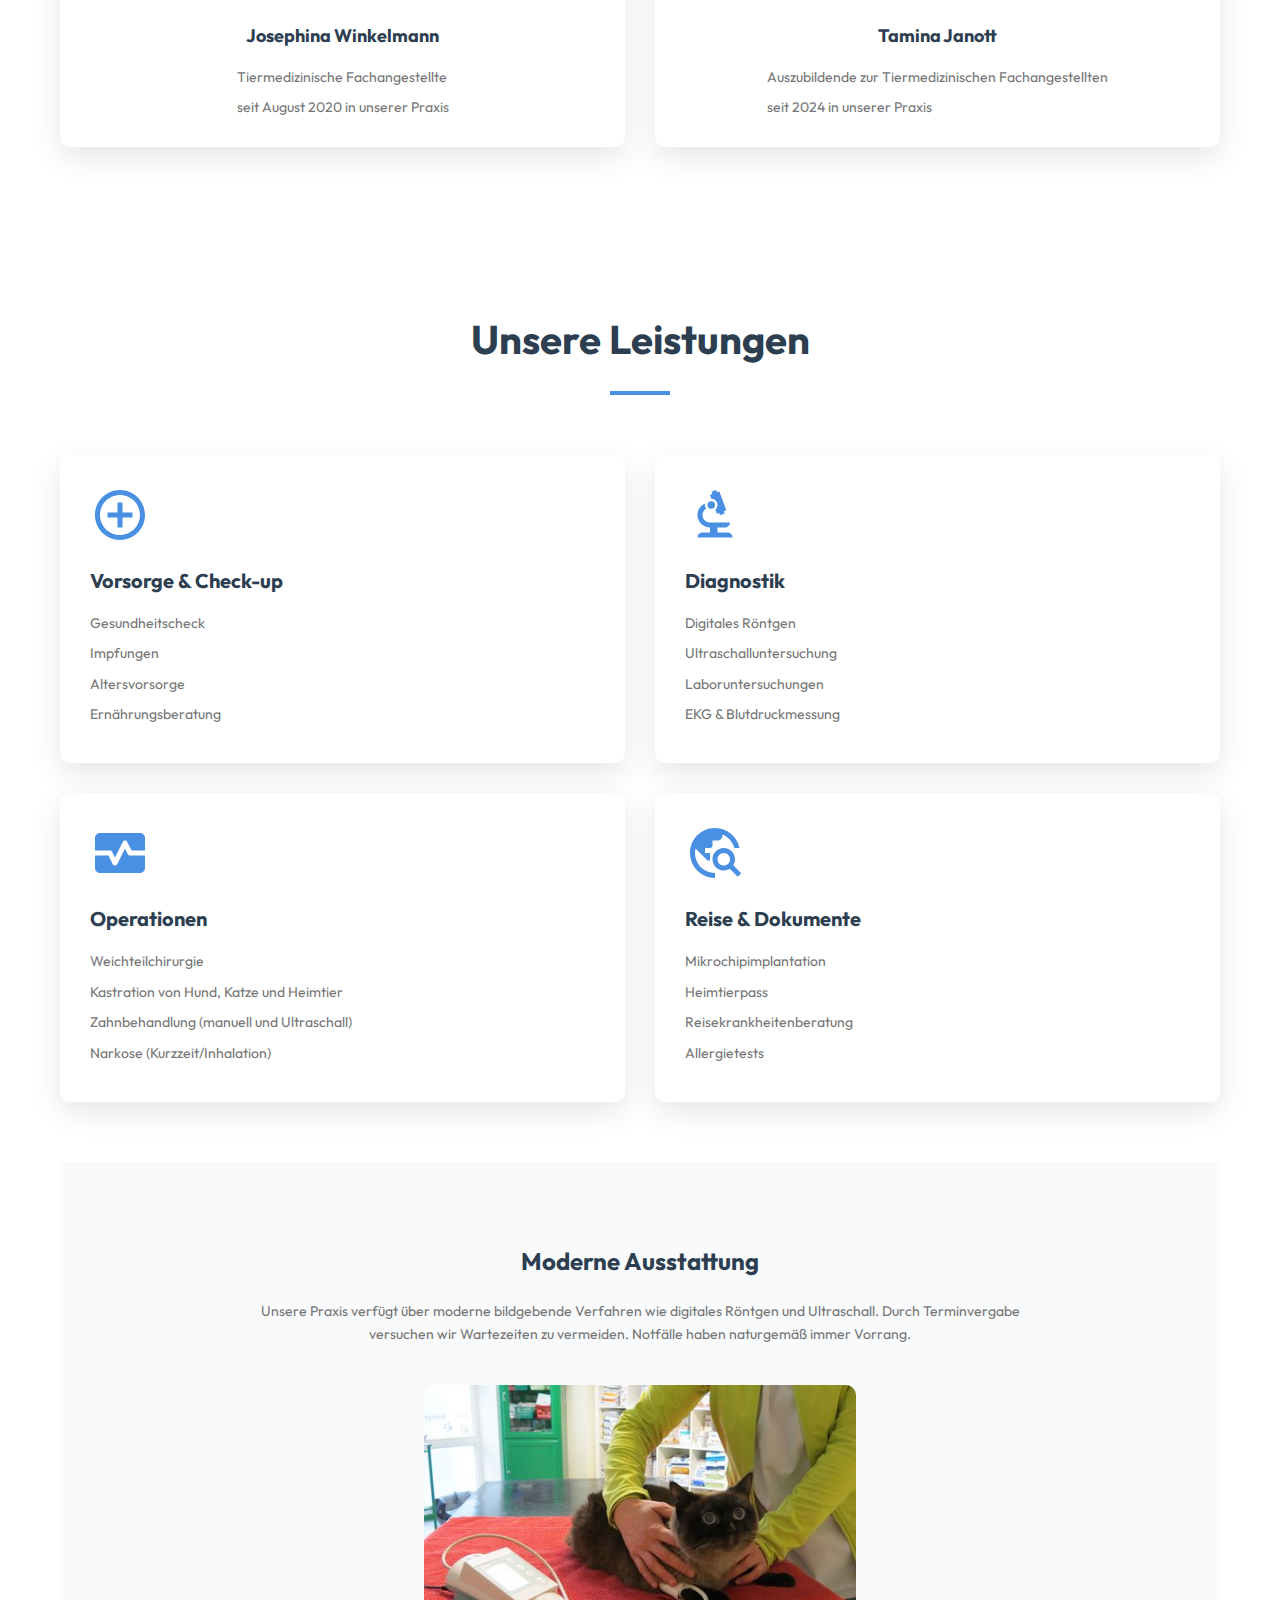
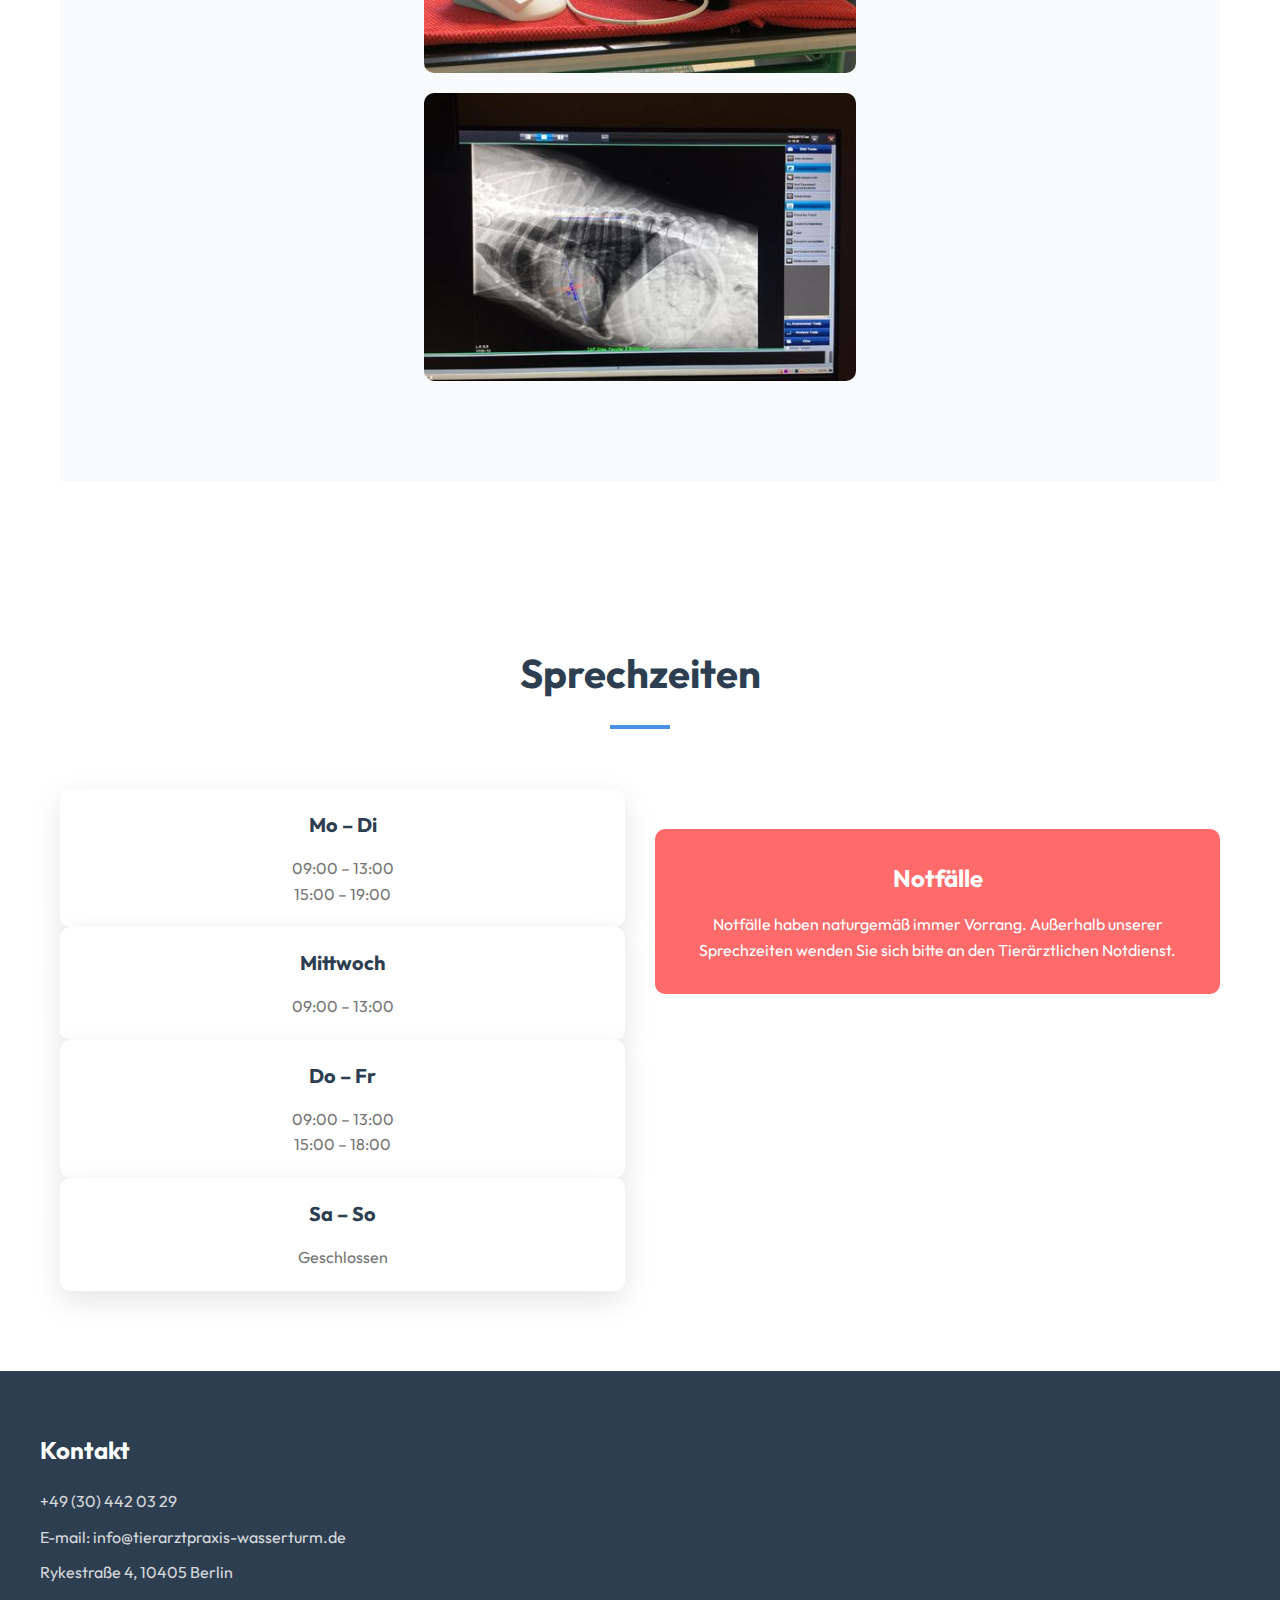
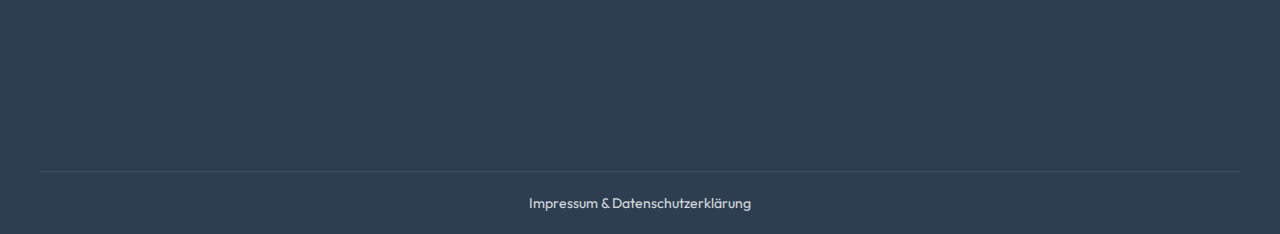
==== commit 4b17ed14: "Fix scroll to top issue" ====
--- a/index.html
+++ b/index.html
@@ -12,7 +12,7 @@
     <nav>
         <div class="nav-container">
             <a href="#" class="nav-logo">Tierarztpraxis am Wasserturm</a>
-            <button class="hamburger" id="hamburger">☰</button>
+            <button class="hamburger" id="hamburger" aria-label="Menu">☰</button>
             <ul class="nav-menu" id="nav-menu">
                 <li><a href="#about">Über uns</a></li>
                 <li><a href="#team">Team</a></li>
@@ -293,6 +293,7 @@
                 </div>
             </div>
         </section>
+    </main>
 
         <footer>
             <div class="footer-content">
@@ -312,8 +313,10 @@
                 <p><a href="imprint-privacy.html">Impressum & Datenschutzerklärung</a></p>
             </div>
         </footer>
-    </main>
-    <button id="scrollTop" class="scroll-top" aria-label="Scroll to top">↑</button>
+        <button id="scrollTop" class="scroll-top" aria-label="Scroll to top">
+            ↑
+        </button>
+        
 <script src="script.js"></script>
 </body>
 </html>--- a/styles.css
+++ b/styles.css
@@ -5,6 +5,11 @@
     box-sizing: border-box;
 }
 
+html, body {
+    overflow-x: hidden;
+    overflow-y: auto !important;
+}
+
 html {
     font-size: 10px;
     scroll-behavior: smooth;
@@ -17,8 +22,18 @@
     overflow-x: hidden;
 }
 
+main {
+    width: 100%;
+    display: flex;
+    flex-direction: column;
+    align-items: center;
+}
+
 section {
-    position: relative;
+    padding: 8rem 2rem;
+    max-width: 140rem;
+    margin: 0 auto;
+    width: 100%;
 }
 
 /* Variables */
@@ -32,6 +47,8 @@
     --white: #FFFFFF;
 }
 
+
+
 /* Navigation */
 nav {
     position: fixed;
@@ -41,16 +58,21 @@
     background: rgba(255, 255, 255, 0.95);
     backdrop-filter: blur(10px);
     box-shadow: 0 2px 10px rgba(0, 0, 0, 0.1);
+    display: flex;
+    justify-content: center;
 }
 
 .nav-container {
-    max-width: 120rem;
+    max-width: 140rem;
     margin: 0 auto;
-    padding: 1.5rem 2rem;
+    padding: 2rem 4rem;
     display: flex;
     justify-content: space-between;
     align-items: center;
-}
+    width: 100%;
+    position: relative;
+}
+
 
 .nav-logo {
     font-size: 2rem;
@@ -58,6 +80,8 @@
     color: var(--primary);
     text-decoration: none;
     transition: color 0.3s ease;
+    position: relative;
+    z-index: 2;
 }
 
 .nav-menu {
@@ -158,6 +182,7 @@
     font-weight: 700;
     margin-bottom: 2rem;
     line-height: 1.2;
+    color: rgba(255, 255, 255, 0.9); /*Adjust opacity as needed*/ 
 }
 
 .header-content h2 {
@@ -294,14 +319,16 @@
     height: 25rem;
     margin: 0 auto 2rem;
     overflow: hidden;
-    border-radius: 1rem;
+    padding-top: 2.5rem;
 }
 
 .team-photo {
     width: 100%;
     height: 100%;
     object-fit: cover;
+    object-position: top;
     transition: transform 0.3s ease;
+    border-radius: 1rem;
 }
 
 .team-photo:hover {
@@ -310,18 +337,25 @@
 
 .member-info {
     padding: 2rem;
+    display: flex;
+    flex-direction: column;
+    align-items: center;
+
 }
 
 .member-info h4 {
     font-size: 1.8rem;
     color: var(--text-dark);
     margin-bottom: 1.5rem;
+    text-align: center;
 }
 
 .member-info ul {
     list-style: none;
     font-size: 1.4rem;
     color: var(--text-light);
+    
+    max-width: 35rem;
 }
 
 .member-info li {
@@ -386,7 +420,6 @@
     align-items: center;
     justify-content: center;
     color: var(--text-light);
-    
 }
 
 .services-highlight h3 {
@@ -535,34 +568,42 @@
     background: none;
     border: none;
     color: var(--text-dark);
-    font-size: 2.4rem;
+    font-size: 3rem;
     cursor: pointer;
+    padding: 1rem;
+    z-index: 1001;
+    margin-left: auto;
 }
 
 /* Scroll to top button */
 .scroll-top {
-    position: fixed;
-    bottom: 2rem;
-    right: 2rem;
+    position: fixed !important;
+    bottom: 6rem;
+    right: 8rem;
     background: var(--primary);
     color: white;
-    width: 4rem;
-    height: 4rem;
+    width: 50px;
+    height: 50px;
     border-radius: 50%;
     border: none;
     cursor: pointer;
     opacity: 0;
-    transition: opacity 0.3s;
-    box-shadow: 0 2px 10px rgba(0,0,0,0.2);
-}
-
+    visibility: hidden;
+    transition: opacity 0.3s ease, visibility 0.3s ease;
+    display: flex;
+    align-items: center;
+    justify-content: center;
+    z-index: 9999 !important; 
+}
+
+
+/* When visible */
 .scroll-top.visible {
     opacity: 1;
-}
-
-.scroll-top:hover {
-    background: var(--accent);
-}
+    visibility: visible;
+    transform: scale(1); 
+}
+
 
 /* Decorative Animal Silhouettes */
 .about-section::before {
@@ -608,41 +649,100 @@
 
 /* Media Queries */
 
-@media (max-width: 1200px) {
+@media (max-width: 1300px) {
     .services-grid {
         grid-template-columns: repeat(2, 1fr);
     }
 
-    .hamburger {
-        display: block;
+    .nav-container {
+        gap: 2rem;
     }
 
     .nav-menu {
         display: none;
         position: absolute;
-        top: 100%;
+        top: 100%;  
         left: 0;
-        right: 0;
-        background: var(--primary);
+        width: 100%;  
+        background: rgba(255, 255, 255, 0.95);
+        backdrop-filter: blur(10px);
         padding: 2rem;
+        flex-direction: column;  
+        align-items: center;
+        box-shadow: 0 2px 10px rgba(0, 0, 0, 0.1);
+        z-index: 1000;
+    }
+
+    .hamburger {
+        display: block;
+    }
+
+    .nav-logo {
+        flex: 0 0 auto;
+    }
+
+    .nav-menu.active {
+        display: flex;
+    }
+
+    .nav-menu li {
+        width: 100%;
+        text-align: center;
+        padding: 1rem 0;
+    }
+
+    .nav-menu a {
+        display: block;
+        width: 100%;
+        padding: 1rem 0;
+    }
+
+    .highlight-images {
         flex-direction: column;
         align-items: center;
-    }
-    .nav-menu.active {
-        display: flex;
-    }
-
-    .nav-menu a::after {
-        display: none;
-    }
-}
+        justify-content: center;
+    }
+    
+    .highlight-image {
+        width: 90%;
+    }
+
+    .scroll-top{
+        bottom: 6rem;
+        right: 7rem;
+    }
+}
+
 @media (max-width: 768px) {
     html {
         font-size: 9px;
     }
 
+    body {
+        display: flex;
+        flex-direction: column;
+        align-items: center;
+        justify-content: center;
+    }
+
+    .about-section {
+        display: flex;
+        flex-direction: column;
+        align-items: center;
+        text-align: center;
+        justify-content: center;
+    }
+
+    .about-image {
+        grid-template-columns: 1fr;
+    }
+
     .team-subheader {
         text-align: center;
+    }
+
+    .team-section {
+        padding-top: 0;
     }
 
     .staff {
@@ -654,7 +754,6 @@
         flex-direction: column;
         align-items: center;
         text-align: center;
-        justify-content: center;
     }
 
     .services-grid {
@@ -671,6 +770,11 @@
 
     .about-content {
         grid-template-columns: 1fr;
+    }
+
+    .services-highlight {
+        padding-bottom: 2rem;
+        padding-top: 2rem;
     }
 
     .highlight-images {
@@ -706,11 +810,24 @@
 
 @media (max-width: 480px) {
     html {
-        font-size: .8rem;
+        font-size: .6rem;
     }
 
     .header-content h1 {
-        font-size: 4.8rem;
+        font-size: 3.2rem;
+    }
+
+    .header-content h2 {
+        font-size: 1.8rem;
+    }
+
+    .nav-logo {
+        font-size: 1.2rem;
+    }
+
+    .scroll-top {
+        bottom: 4rem;
+        right: 5rem;
     }
 }
 
@@ -725,4 +842,10 @@
     100% {
         transform: translateY(0);
     }
+}
+
+@supports (-webkit-touch-callout: none) {
+    .scroll-top {
+        bottom: 5rem !important; /* Safari issues */
+    }
 }